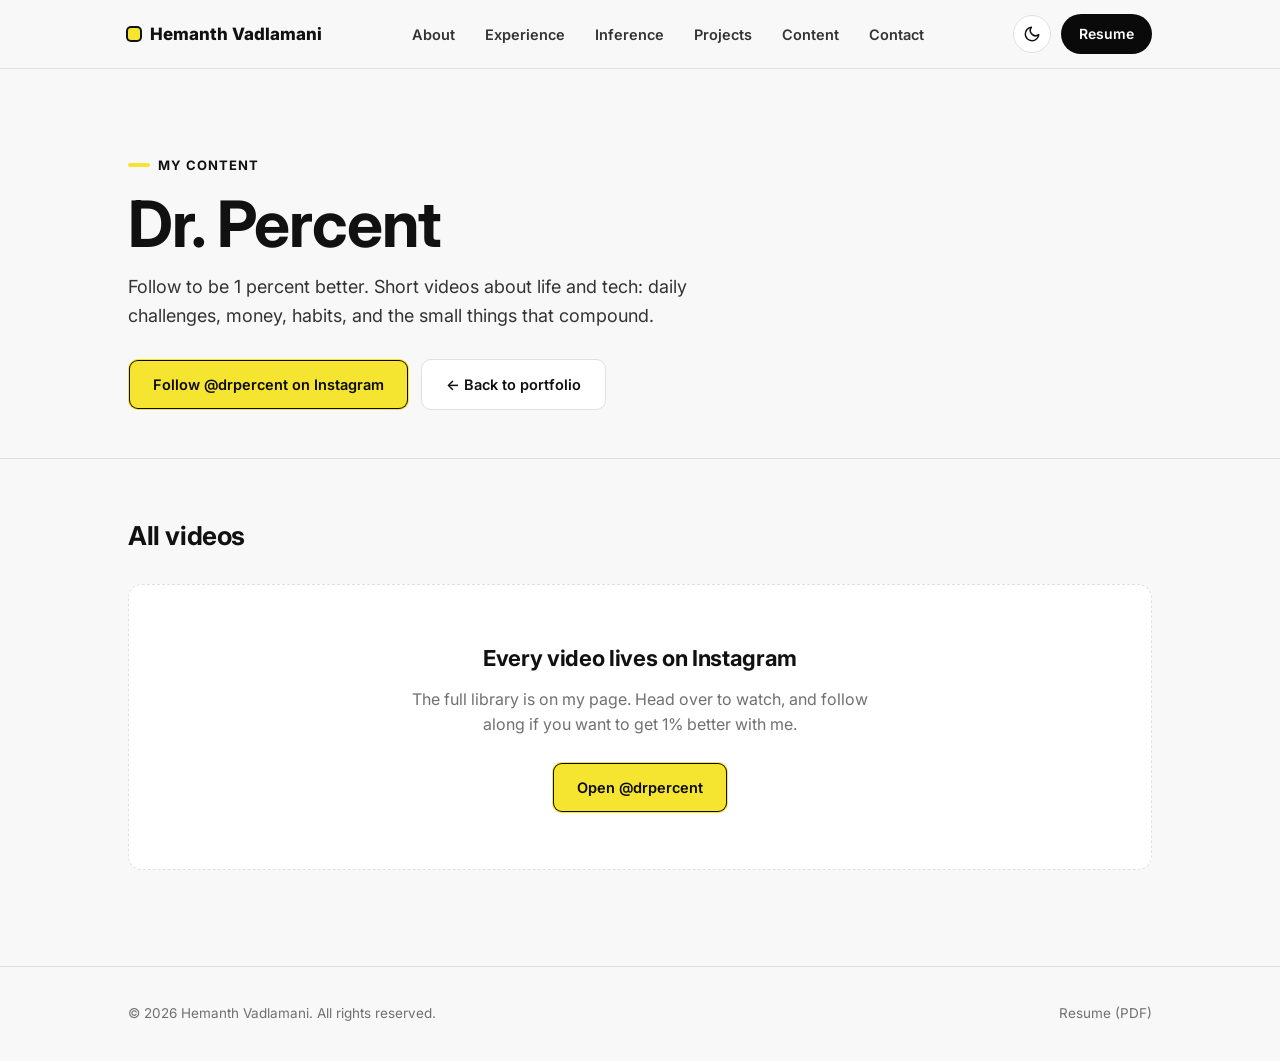
==== content.html @ 29855b90 "Redesign portfolio: light-first theme with dark toggle, AI forward deployed engineer positioning, fe" ====
<!DOCTYPE html>
<html lang="en" data-theme="light">

<head>
    <meta charset="UTF-8" />
    <meta name="viewport" content="width=device-width, initial-scale=1.0" />
    <title>My Content — Dr. Percent · Hemanth Vadlamani</title>
    <meta name="description"
        content="Dr. Percent: short videos about life and tech from Hemanth Vadlamani. Follow to be 1 percent better." />
    <meta property="og:title" content="Dr. Percent — My Content" />
    <meta property="og:description" content="Short videos about life and tech. Follow to be 1 percent better." />
    <meta property="og:type" content="website" />
    <meta name="theme-color" content="#f8f8f8" />
    <script>
        try {
            if (localStorage.getItem('theme') === 'dark') document.documentElement.setAttribute('data-theme', 'dark');
        } catch (e) { }
    </script>
    <link rel="stylesheet" href="styles.css" />
</head>

<body>

    <header class="nav">
        <div class="nav-inner">
            <a href="index.html#home" class="brand"><span class="brand-dot"></span>Hemanth Vadlamani</a>

            <nav class="links" id="nav-links" aria-label="Primary">
                <a href="index.html#about" class="link">About</a>
                <a href="index.html#experience" class="link">Experience</a>
                <a href="index.html#inference" class="link">Inference</a>
                <a href="index.html#projects" class="link">Projects</a>
                <a href="content.html" class="link active">Content</a>
                <a href="index.html#contact" class="link">Contact</a>
            </nav>

            <div class="nav-actions">
                <button class="icon-btn" id="theme-toggle" type="button" aria-label="Switch to dark mode">
                    <svg class="icon-moon" viewBox="0 0 24 24" fill="none" stroke="currentColor" stroke-width="2"
                        stroke-linecap="round" stroke-linejoin="round">
                        <path d="M21 12.8A9 9 0 1 1 11.2 3a7 7 0 0 0 9.8 9.8z" />
                    </svg>
                    <svg class="icon-sun" viewBox="0 0 24 24" fill="none" stroke="currentColor" stroke-width="2"
                        stroke-linecap="round" stroke-linejoin="round">
                        <circle cx="12" cy="12" r="4" />
                        <path
                            d="M12 2v2M12 20v2M4.9 4.9l1.4 1.4M17.7 17.7l1.4 1.4M2 12h2M20 12h2M4.9 19.1l1.4-1.4M17.7 6.3l1.4-1.4" />
                    </svg>
                </button>
                <a href="assets/resume.pdf" target="_blank" rel="noopener" class="nav-cta">Resume</a>
                <button class="icon-btn menu-btn" id="menu-btn" type="button" aria-label="Toggle menu"
                    aria-expanded="false">
                    <svg viewBox="0 0 24 24" fill="none" stroke="currentColor" stroke-width="2" stroke-linecap="round">
                        <path d="M4 7h16M4 12h16M4 17h16" />
                    </svg>
                </button>
            </div>
        </div>
    </header>

    <main>
        <section class="page-hero">
            <div class="wrap">
                <div class="eyebrow">My content</div>
                <h1>Dr. Percent</h1>
                <p class="lede">Follow to be 1 percent better. Short videos about life and tech: daily challenges,
                    money, habits, and the small things that compound.</p>
                <div class="hero-actions">
                    <a href="https://www.instagram.com/drpercent/" target="_blank" rel="noopener"
                        class="btn btn-primary">Follow @drpercent on Instagram</a>
                    <a href="index.html" class="btn btn-ghost">&larr; Back to portfolio</a>
                </div>
            </div>
        </section>

        <section class="reels-section" id="videos">
            <div class="wrap">
                <div class="reels-head">
                    <h2>All videos</h2>
                    <span class="reels-count" id="reels-count"></span>
                </div>

                <div class="reel-grid" id="reel-grid"></div>

                <div class="reels-empty" id="reels-empty" hidden>
                    <h3>Every video lives on Instagram</h3>
                    <p>The full library is on my page. Head over to watch, and follow along if you want to get 1%
                        better with me.</p>
                    <a href="https://www.instagram.com/drpercent/" target="_blank" rel="noopener"
                        class="btn btn-primary">Open @drpercent</a>
                </div>
            </div>
        </section>
    </main>

    <footer>
        <div class="wrap footer-inner">
            <span>&copy; <span id="year">2026</span> Hemanth Vadlamani. All rights reserved.</span>
            <a href="assets/resume.pdf" target="_blank" rel="noopener">Resume (PDF)</a>
        </div>
    </footer>

    <script src="content.js"></script>
    <script src="script.js"></script>
</body>

</html>
---- styles.css ----
/* ============================================
   PORTFOLIO — light-first, with dark toggle
   Layout: Denim Patel's site · Palette: Revvity POC
   ============================================ */

@import url('https://fonts.googleapis.com/css2?family=Inter:wght@400;500;600;700;800&display=swap');

/* ---------- TOKENS ---------- */
:root {
    --bg: #f8f8f8;
    --bg-alt: #f0f0f0;
    --surface: #ffffff;
    --line: #e0e0e0;
    --ink: #111111;
    --ink-soft: #333333;
    --muted: #707070;
    --accent: #f5e430;          /* brand yellow */
    --accent-strong: #d4c420;
    --accent-tint: #fefae0;
    --on-accent: #0a0a0a;
    --invert-bg: #0a0a0a;       /* contact block, primary buttons */
    --invert-ink: #ffffff;
    --nav-bg: rgba(248, 248, 248, 0.86);
    --radius: 14px;
    --maxw: 1080px;
    --shadow: 0 1px 2px rgba(17, 17, 17, 0.04), 0 8px 24px rgba(17, 17, 17, 0.05);
    --shadow-hover: 0 16px 32px rgba(17, 17, 17, 0.1);
    --font: 'Inter', -apple-system, BlinkMacSystemFont, 'Segoe UI', sans-serif;
    color-scheme: light;
}

:root[data-theme="dark"] {
    --bg: #0a0a0a;
    --bg-alt: #121212;
    --surface: #161616;
    --line: #2a2a2a;
    --ink: #f5f5f5;
    --ink-soft: #cfcfcf;
    --muted: #8f8f8f;
    --accent-tint: #25220a;
    --invert-bg: #f5e430;
    --invert-ink: #0a0a0a;
    --nav-bg: rgba(10, 10, 10, 0.86);
    --shadow: 0 1px 2px rgba(0, 0, 0, 0.4), 0 8px 24px rgba(0, 0, 0, 0.3);
    --shadow-hover: 0 16px 32px rgba(0, 0, 0, 0.5);
    color-scheme: dark;
}

/* ---------- BASE ---------- */
*, *::before, *::after { box-sizing: border-box; }

html { scroll-behavior: smooth; scroll-padding-top: 80px; }

body {
    margin: 0;
    background: var(--bg);
    color: var(--ink);
    font-family: var(--font);
    font-size: 16px;
    line-height: 1.6;
    -webkit-font-smoothing: antialiased;
    transition: background 0.25s ease, color 0.25s ease;
}

h1, h2, h3, h4 { margin: 0; font-weight: 700; letter-spacing: -0.015em; color: var(--ink); }
p { margin: 0; }
a { color: inherit; text-decoration: none; }
img { max-width: 100%; display: block; }
ul { margin: 0; padding: 0; list-style: none; }

.wrap { max-width: var(--maxw); margin: 0 auto; padding: 0 28px; }

section { padding: 96px 0; border-top: 1px solid var(--line); }
section.hero { border-top: none; }

/* Yellow highlighter used for emphasis (readable in both themes) */
.mark {
    background: linear-gradient(transparent 84%, var(--accent) 84%);
    color: var(--ink);
    font-weight: 600;
    padding: 0 2px;
}

.eyebrow {
    display: inline-flex;
    align-items: center;
    gap: 8px;
    font-size: 13px;
    font-weight: 700;
    letter-spacing: 0.08em;
    text-transform: uppercase;
    color: var(--ink);
    margin-bottom: 14px;
}

.eyebrow::before {
    content: "";
    width: 22px;
    height: 4px;
    border-radius: 2px;
    background: var(--accent);
}

.section-head { max-width: 680px; margin-bottom: 48px; }
.section-head h2 { font-size: clamp(28px, 3.4vw, 38px); line-height: 1.15; }
.section-head p { color: var(--muted); margin-top: 12px; font-size: 17px; }

/* ---------- NAV ---------- */
.nav {
    position: sticky;
    top: 0;
    z-index: 50;
    background: var(--nav-bg);
    backdrop-filter: saturate(180%) blur(10px);
    -webkit-backdrop-filter: saturate(180%) blur(10px);
    border-bottom: 1px solid var(--line);
}

.nav-inner {
    max-width: var(--maxw);
    margin: 0 auto;
    padding: 14px 28px;
    display: flex;
    align-items: center;
    justify-content: space-between;
    gap: 16px;
}

.brand { font-weight: 800; font-size: 17px; display: flex; align-items: center; gap: 10px; }

.brand-dot {
    width: 12px;
    height: 12px;
    border-radius: 3px;
    background: var(--accent);
    box-shadow: 0 0 0 2px var(--ink);
}

.links { display: flex; gap: 30px; align-items: center; }

.links a.link {
    font-size: 14.5px;
    font-weight: 600;
    color: var(--ink-soft);
    position: relative;
    padding: 4px 0;
    transition: color 0.2s ease;
}

.links a.link:hover,
.links a.link.active { color: var(--ink); }

.links a.link::after {
    content: "";
    position: absolute;
    left: 0;
    bottom: -2px;
    width: 0;
    height: 3px;
    border-radius: 2px;
    background: var(--accent);
    transition: width 0.25s ease;
}

.links a.link:hover::after,
.links a.link.active::after { width: 100%; }

.nav-actions { display: flex; align-items: center; gap: 10px; }

.icon-btn {
    width: 38px;
    height: 38px;
    border-radius: 50%;
    border: 1px solid var(--line);
    background: var(--surface);
    color: var(--ink);
    display: inline-flex;
    align-items: center;
    justify-content: center;
    cursor: pointer;
    transition: border-color 0.2s ease, transform 0.2s ease;
}

.icon-btn:hover { border-color: var(--ink); transform: translateY(-1px); }
.icon-btn svg { width: 18px; height: 18px; }

/* theme toggle shows the icon of the mode you'd switch to */
.icon-sun { display: none; }
:root[data-theme="dark"] .icon-sun { display: block; }
:root[data-theme="dark"] .icon-moon { display: none; }

.menu-btn { display: none; }

.nav-cta {
    padding: 9px 18px;
    border-radius: 999px;
    background: var(--invert-bg);
    color: var(--invert-ink);
    font-size: 14px;
    font-weight: 600;
}

/* ---------- BUTTONS ---------- */
.btn {
    display: inline-flex;
    align-items: center;
    gap: 8px;
    padding: 13px 24px;
    border-radius: 10px;
    font-weight: 600;
    font-size: 14.5px;
    font-family: var(--font);
    border: 1px solid transparent;
    cursor: pointer;
    transition: transform 0.18s ease, box-shadow 0.18s ease, border-color 0.18s ease;
}

.btn { white-space: nowrap; }
.btn svg { width: 14px; height: 14px; flex-shrink: 0; }

.btn:hover { transform: translateY(-2px); }

.btn-primary { background: var(--accent); color: var(--on-accent); box-shadow: 0 0 0 1px var(--on-accent) inset; }
.btn-primary:hover { box-shadow: 0 0 0 1px var(--on-accent) inset, 0 10px 24px rgba(0, 0, 0, 0.14); }

.btn-ghost { background: var(--surface); color: var(--ink); border-color: var(--line); }
.btn-ghost:hover { border-color: var(--ink); }

/* ---------- HERO ---------- */
.hero { padding: 96px 0 80px; position: relative; overflow: hidden; }

.hero-dots {
    position: absolute;
    inset: 0;
    background-image: radial-gradient(circle at 1.5px 1.5px, var(--line) 1.5px, transparent 0);
    background-size: 28px 28px;
    -webkit-mask-image: linear-gradient(to bottom, black, transparent 75%);
    mask-image: linear-gradient(to bottom, black, transparent 75%);
    opacity: 0.8;
}

.hero-inner {
    position: relative;
    display: grid;
    grid-template-columns: 1fr 260px;
    gap: 56px;
    align-items: center;
}

.status-pill {
    display: inline-flex;
    align-items: center;
    gap: 9px;
    background: var(--accent-tint);
    border: 1px solid var(--accent);
    color: var(--ink);
    padding: 7px 14px 7px 11px;
    border-radius: 999px;
    font-size: 13px;
    font-weight: 600;
    margin-bottom: 24px;
}

.status-dot {
    width: 8px;
    height: 8px;
    border-radius: 50%;
    background: var(--ink);
    box-shadow: 0 0 0 3px var(--accent);
}

.hero h1 { font-size: clamp(38px, 6vw, 60px); line-height: 1.05; }

.hero .role {
    font-weight: 600;
    color: var(--ink-soft);
    font-size: clamp(18px, 2.4vw, 23px);
    margin-top: 14px;
}

.hero .lede { color: var(--ink-soft); font-size: 18px; max-width: 620px; margin-top: 20px; }
.hero .lede + .lede { margin-top: 12px; }

.hero-actions { display: flex; gap: 12px; margin-top: 32px; flex-wrap: wrap; }

.hero-photo {
    width: 260px;
    aspect-ratio: 1;
    border-radius: 28px;
    background-size: cover;
    background-position: center 20%;
    border: 1px solid var(--line);
    box-shadow: var(--shadow), 12px 12px 0 var(--accent);
}

.stats {
    display: grid;
    grid-template-columns: repeat(4, 1fr);
    gap: 24px;
    margin-top: 56px;
    padding-top: 28px;
    border-top: 1px solid var(--line);
}

.stat b { display: block; font-size: 26px; font-weight: 800; line-height: 1.2; }
.stat span { font-size: 13.5px; color: var(--muted); }

/* ---------- CHIPS ---------- */
.chip-row { display: flex; flex-wrap: wrap; gap: 8px; }

.chip {
    font-size: 12.5px;
    font-weight: 600;
    padding: 5px 12px;
    border-radius: 999px;
    border: 1px solid var(--line);
    background: var(--bg-alt);
    color: var(--ink-soft);
}

/* ---------- EXPERIENCE ---------- */
.tabs {
    display: inline-flex;
    gap: 4px;
    padding: 4px;
    border-radius: 999px;
    background: var(--bg-alt);
    border: 1px solid var(--line);
    margin-bottom: 36px;
}

.tab {
    padding: 9px 20px;
    border-radius: 999px;
    border: none;
    background: transparent;
    font-family: var(--font);
    font-size: 14px;
    font-weight: 600;
    color: var(--muted);
    cursor: pointer;
    transition: all 0.2s ease;
}

.tab:hover { color: var(--ink); }
.tab.active { background: var(--accent); color: var(--on-accent); }

.tab-panel { display: none; }
.tab-panel.active { display: block; }

.tl-item {
    display: grid;
    grid-template-columns: 190px 1fr;
    gap: 32px;
    padding: 32px 0;
    border-bottom: 1px solid var(--line);
}

.tl-item:first-child { padding-top: 0; }
.tl-item:last-child { border-bottom: none; padding-bottom: 0; }

.tl-date { font-size: 13.5px; font-weight: 700; color: var(--muted); padding-top: 4px; }
.tl-role { font-size: 20px; font-weight: 700; }
.tl-org { font-weight: 600; font-size: 15px; margin-top: 3px; }
.tl-org .now {
    display: inline-block;
    margin-left: 8px;
    padding: 2px 9px;
    border-radius: 999px;
    background: var(--accent);
    color: var(--on-accent);
    font-size: 11px;
    font-weight: 800;
    letter-spacing: 0.04em;
    text-transform: uppercase;
    vertical-align: 1px;
}
.tl-loc { color: var(--muted); font-size: 13.5px; margin-top: 2px; }

.tl-bullets { margin-top: 14px; }

.tl-bullets li {
    position: relative;
    padding-left: 20px;
    margin-bottom: 8px;
    color: var(--ink-soft);
    font-size: 15.5px;
}

.tl-bullets li::before {
    content: "";
    position: absolute;
    left: 0;
    top: 10px;
    width: 7px;
    height: 7px;
    border-radius: 2px;
    background: var(--accent);
    box-shadow: 0 0 0 1px var(--ink);
}

.tl-item .chip-row { margin-top: 16px; }

/* ---------- INFERENCE ---------- */
.inference { background: var(--bg-alt); }

.pipeline {
    display: grid;
    grid-template-columns: repeat(5, 1fr);
    gap: 14px;
    counter-reset: step;
}

.step {
    background: var(--surface);
    border: 1px solid var(--line);
    border-radius: var(--radius);
    padding: 22px 20px;
    position: relative;
    box-shadow: var(--shadow);
}

.step::before {
    counter-increment: step;
    content: counter(step, decimal-leading-zero);
    display: inline-block;
    font-size: 12px;
    font-weight: 800;
    padding: 3px 9px;
    border-radius: 6px;
    background: var(--accent);
    color: var(--on-accent);
    margin-bottom: 14px;
}

.step h3 { font-size: 16px; margin-bottom: 8px; }
.step p { font-size: 14px; color: var(--ink-soft); }

.callout {
    margin-top: 28px;
    display: grid;
    grid-template-columns: 1fr 1fr;
    gap: 14px;
}

.callout > div {
    background: var(--surface);
    border: 1px solid var(--line);
    border-left: 4px solid var(--accent);
    border-radius: var(--radius);
    padding: 22px 24px;
}

.callout h3 { font-size: 16px; margin-bottom: 6px; }
.callout p { font-size: 14.5px; color: var(--ink-soft); }

/* ---------- PROJECTS ---------- */
.proj-grid { display: grid; grid-template-columns: repeat(3, 1fr); gap: 22px; }

.proj-card {
    background: var(--surface);
    border: 1px solid var(--line);
    border-radius: var(--radius);
    padding: 26px;
    box-shadow: var(--shadow);
    display: flex;
    flex-direction: column;
    height: 100%;
    position: relative;
    transition: transform 0.2s ease, box-shadow 0.2s ease, border-color 0.2s ease;
}

.proj-card:hover { transform: translateY(-4px); box-shadow: var(--shadow-hover); border-color: var(--ink); }

/* Featured: light yellow shade, gradient edge and a soft pulsing glow (after Denim Patel's site) */
.proj-card.featured {
    --feat-a: #fffbe0;
    --feat-b: #fff4a8;
    border: 2px solid transparent;
    background:
        linear-gradient(160deg, var(--feat-a) 0%, var(--feat-b) 100%) padding-box,
        linear-gradient(135deg, var(--accent) 0%, var(--accent-strong) 50%, var(--accent) 100%) border-box;
    box-shadow: 0 4px 18px rgba(212, 196, 32, 0.22);
    animation: featured-glow 3.2s ease-in-out infinite;
}

:root[data-theme="dark"] .proj-card.featured {
    --feat-a: #25220a;
    --feat-b: #14130a;
    box-shadow: 0 4px 18px rgba(245, 228, 48, 0.12);
    animation-name: featured-glow-dark;
}

.proj-card.featured:hover { border-color: transparent; box-shadow: 0 18px 36px rgba(212, 196, 32, 0.34); }

.proj-card.featured .chip { background: rgba(255, 255, 255, 0.7); border-color: rgba(17, 17, 17, 0.12); }
:root[data-theme="dark"] .proj-card.featured .chip { background: rgba(255, 255, 255, 0.06); border-color: var(--line); }

@keyframes featured-glow {
    0%, 100% { box-shadow: 0 4px 18px rgba(212, 196, 32, 0.2); }
    50% { box-shadow: 0 4px 28px rgba(212, 196, 32, 0.42); }
}

@keyframes featured-glow-dark {
    0%, 100% { box-shadow: 0 4px 18px rgba(245, 228, 48, 0.08); }
    50% { box-shadow: 0 4px 28px rgba(245, 228, 48, 0.2); }
}

@media (prefers-reduced-motion: reduce) {
    .proj-card.featured { animation: none; }
}

.proj-card[hidden] { display: none; }

.proj-badge {
    position: absolute;
    top: -13px;
    left: -9px;
    display: inline-flex;
    align-items: center;
    gap: 5px;
    padding: 6px 12px 6px 9px;
    border-radius: 8px;
    background: var(--ink);
    color: var(--accent);
    font-size: 11px;
    font-weight: 800;
    letter-spacing: 0.04em;
    text-transform: uppercase;
    transform: rotate(-4deg);
    box-shadow: 0 4px 10px rgba(17, 17, 17, 0.22);
}

:root[data-theme="dark"] .proj-badge { background: var(--accent); color: var(--on-accent); }

.proj-badge svg { width: 13px; height: 13px; }

.more-wrap { display: flex; flex-wrap: wrap; gap: 12px; margin-top: 32px; }

.proj-top { display: flex; align-items: center; justify-content: space-between; margin-bottom: 16px; }

.proj-icon {
    width: 42px;
    height: 42px;
    border-radius: 10px;
    background: var(--accent);
    color: var(--on-accent);
    display: flex;
    align-items: center;
    justify-content: center;
}

.proj-icon svg { width: 22px; height: 22px; }

.proj-tag { font-size: 12px; font-weight: 700; letter-spacing: 0.04em; text-transform: uppercase; color: var(--muted); margin-bottom: 6px; }
.proj-card h3 { font-size: 17.5px; line-height: 1.3; margin-bottom: 8px; }
.proj-card p { font-size: 14.5px; color: var(--ink-soft); flex-grow: 1; }
.proj-card .chip-row { margin-top: 18px; }

.proj-link {
    margin-top: 18px;
    font-size: 13px;
    font-weight: 700;
    display: inline-flex;
    align-items: center;
    gap: 6px;
}

.proj-link svg { width: 13px; height: 13px; transition: transform 0.18s ease; }
.proj-card:hover .proj-link svg { transform: translate(2px, -2px); }
.proj-note { margin-top: 18px; font-size: 13px; font-weight: 600; color: var(--muted); }

/* ---------- CONTENT TEASER ---------- */
.teaser {
    display: grid;
    grid-template-columns: 1fr auto;
    gap: 40px;
    align-items: center;
    background: var(--surface);
    border: 1px solid var(--line);
    border-left: 6px solid var(--accent);
    border-radius: var(--radius);
    padding: 44px 48px;
    box-shadow: var(--shadow);
}

.teaser h2 { font-size: clamp(26px, 3vw, 34px); }
.teaser p { color: var(--ink-soft); margin-top: 12px; max-width: 560px; }
.teaser .hero-actions { margin-top: 24px; }

.teaser-mark {
    font-size: 110px;
    font-weight: 800;
    letter-spacing: -0.05em;
    line-height: 1;
    padding: 18px 26px;
    border-radius: 24px;
    background: var(--accent);
    color: var(--on-accent);
    transform: rotate(-4deg);
}

/* ---------- CONTENT PAGE ---------- */
.page-hero { padding: 80px 0 48px; border-top: none; }
.page-hero h1 { font-size: clamp(40px, 6vw, 64px); line-height: 1.05; }
.page-hero .lede { color: var(--ink-soft); font-size: 18px; max-width: 600px; margin-top: 16px; }
.page-hero .hero-actions { margin-top: 28px; }

.reels-section { padding-top: 56px; }
.reels-head { display: flex; align-items: baseline; justify-content: space-between; gap: 12px; margin-bottom: 28px; }
.reels-head h2 { font-size: 26px; }
.reels-count { font-size: 14px; font-weight: 600; color: var(--muted); }

.reel-grid { display: grid; grid-template-columns: repeat(3, 1fr); gap: 22px; }

.reel {
    background: var(--surface);
    border: 1px solid var(--line);
    border-radius: var(--radius);
    overflow: hidden;
    box-shadow: var(--shadow);
    display: flex;
    flex-direction: column;
}

.reel iframe {
    width: 100%;
    aspect-ratio: 9 / 19.5;
    border: 0;
    display: block;
    background: var(--bg-alt);
}

.reel-link {
    padding: 12px 16px;
    font-size: 13px;
    font-weight: 700;
    border-top: 1px solid var(--line);
}

.reel-link:hover { background: var(--accent-tint); }

.reels-empty {
    text-align: center;
    padding: 56px 24px;
    background: var(--surface);
    border: 1px dashed var(--line);
    border-radius: var(--radius);
}

.reels-empty[hidden] { display: none; }
.reels-empty h3 { font-size: 22px; }
.reels-empty p { color: var(--muted); margin: 10px auto 24px; max-width: 460px; }

/* ---------- SKILLS ---------- */
.skills-grid { display: grid; grid-template-columns: repeat(2, 1fr); gap: 28px 48px; }
.skill-cat h3 { font-size: 15px; margin-bottom: 12px; }

/* ---------- ABOUT ---------- */
.about-grid { display: grid; grid-template-columns: 1.3fr 1fr; gap: 56px; align-items: start; }
.about-grid p { color: var(--ink-soft); font-size: 17px; margin-bottom: 16px; }
.about-grid p:last-child { margin-bottom: 0; }

.facts {
    background: var(--surface);
    border: 1px solid var(--line);
    border-radius: var(--radius);
    padding: 8px 24px;
    box-shadow: var(--shadow);
}

.fact { padding: 16px 0; border-bottom: 1px solid var(--line); }
.fact:last-child { border-bottom: none; }
.fact span { display: block; font-size: 12px; font-weight: 700; letter-spacing: 0.06em; text-transform: uppercase; color: var(--muted); }
.fact b { font-size: 15.5px; font-weight: 600; }

/* ---------- CONTACT ---------- */
.contact-box {
    background: var(--invert-bg);
    color: var(--invert-ink);
    border-radius: 20px;
    padding: 60px 56px;
    display: grid;
    grid-template-columns: 1.2fr 1fr;
    gap: 40px;
    align-items: center;
}

.contact-box h2 { color: var(--invert-ink); font-size: clamp(26px, 3.2vw, 36px); }
.contact-box p { margin-top: 14px; max-width: 440px; opacity: 0.8; }

.contact-actions { display: flex; flex-direction: column; gap: 14px; align-items: flex-start; }

.contact-box .btn-primary { background: var(--invert-ink); color: var(--invert-bg); box-shadow: none; }

.social-row { display: flex; gap: 12px; }

.social-row a {
    width: 42px;
    height: 42px;
    border-radius: 50%;
    border: 1px solid color-mix(in srgb, var(--invert-ink) 30%, transparent);
    display: flex;
    align-items: center;
    justify-content: center;
    transition: background 0.2s ease;
}

.social-row a:hover { background: color-mix(in srgb, var(--invert-ink) 14%, transparent); }
.social-row svg { width: 18px; height: 18px; }

/* ---------- FOOTER ---------- */
footer { padding: 36px 0; border-top: 1px solid var(--line); font-size: 13.5px; color: var(--muted); }
.footer-inner { display: flex; justify-content: space-between; flex-wrap: wrap; gap: 12px; }

/* ---------- REVEAL ---------- */
.reveal { opacity: 0; transform: translateY(16px); transition: opacity 0.6s ease, transform 0.6s ease; }
.reveal.is-visible { opacity: 1; transform: translateY(0); }

@media (prefers-reduced-motion: reduce) {
    .reveal { opacity: 1; transform: none; transition: none; }
    html { scroll-behavior: auto; }
}

/* ---------- RESPONSIVE ---------- */
@media (max-width: 960px) {
    .pipeline { grid-template-columns: repeat(2, 1fr); }
    .proj-grid, .reel-grid { grid-template-columns: repeat(2, 1fr); }
    .links { gap: 22px; }
}

@media (max-width: 860px) {
    .hero-inner { grid-template-columns: 1fr; }
    .hero-photo { width: 180px; order: -1; box-shadow: var(--shadow), 8px 8px 0 var(--accent); }
    .stats { grid-template-columns: repeat(2, 1fr); }
    .teaser { grid-template-columns: 1fr; padding: 32px 26px; }
    .teaser-mark { display: none; }
    .about-grid, .contact-box, .callout { grid-template-columns: 1fr; }
    .skills-grid { grid-template-columns: 1fr; }
    .tl-item { grid-template-columns: 1fr; gap: 8px; }
    .contact-box { padding: 44px 30px; }
}

@media (max-width: 720px) {
    section { padding: 64px 0; }
    .hero { padding: 56px 0 48px; }
    .menu-btn { display: inline-flex; }
    .nav-cta { display: none; }

    .links {
        position: fixed;
        top: 67px;
        left: 0;
        right: 0;
        background: var(--bg);
        flex-direction: column;
        align-items: stretch;
        gap: 0;
        padding: 8px 28px 20px;
        border-bottom: 1px solid var(--line);
        transform: translateY(-8px);
        opacity: 0;
        pointer-events: none;
        transition: opacity 0.2s ease, transform 0.2s ease;
    }

    .links.open { transform: translateY(0); opacity: 1; pointer-events: auto; }
    .links a.link { padding: 12px 0; border-bottom: 1px solid var(--line); }
    .links a.link::after { display: none; }
    .proj-grid, .pipeline, .reel-grid { grid-template-columns: 1fr; }
    .tabs { display: flex; width: 100%; overflow-x: auto; }
    .tab { flex: 1; white-space: nowrap; padding: 11px 14px; }
}

/* ---------- PHONES ---------- */
@media (max-width: 560px) {
    .wrap, .nav-inner { padding-left: 20px; padding-right: 20px; }
    .nav-inner { padding-top: 10px; padding-bottom: 10px; }
    .links { top: 65px; padding: 4px 20px 16px; }
    .brand { font-size: 15.5px; }
    .icon-btn { width: 44px; height: 44px; }
    .links a.link { padding: 14px 0; font-size: 16px; }
    section { padding: 52px 0; }
    .hero { padding: 36px 0 40px; }
    .hero h1 { font-size: 40px; }
    .hero .role { font-size: 18px; }
    .hero .lede, .page-hero .lede { font-size: 16.5px; }
    .hero-photo { width: 132px; border-radius: 22px; box-shadow: var(--shadow), 6px 6px 0 var(--accent); }
    .status-pill { font-size: 12.5px; margin-bottom: 18px; }
    .hero-actions { gap: 10px; }
    .hero-actions .btn { flex: 1 1 auto; justify-content: center; }
    .btn { padding: 14px 20px; }
    .section-head { margin-bottom: 32px; }
    .section-head p { font-size: 16px; }
    .stats { gap: 20px 16px; margin-top: 40px; }
    .stat b { font-size: 21px; }
    .about-grid p { font-size: 16.5px; }
    .tl-item { padding: 26px 0; }
    .tl-role { font-size: 18px; }
    .tl-bullets li { font-size: 15px; }
    .step, .proj-card { padding: 22px; }
    .callout > div { padding: 20px; }
    .more-wrap .btn { flex: 1 1 100%; justify-content: center; }
    .contact-box { padding: 36px 24px; border-radius: 16px; }
    .contact-actions, .contact-actions .btn { width: 100%; }
    .contact-actions .btn { justify-content: center; font-size: 13.5px; }
    .page-hero { padding: 44px 0 28px; }
    .footer-inner { flex-direction: column; }
}
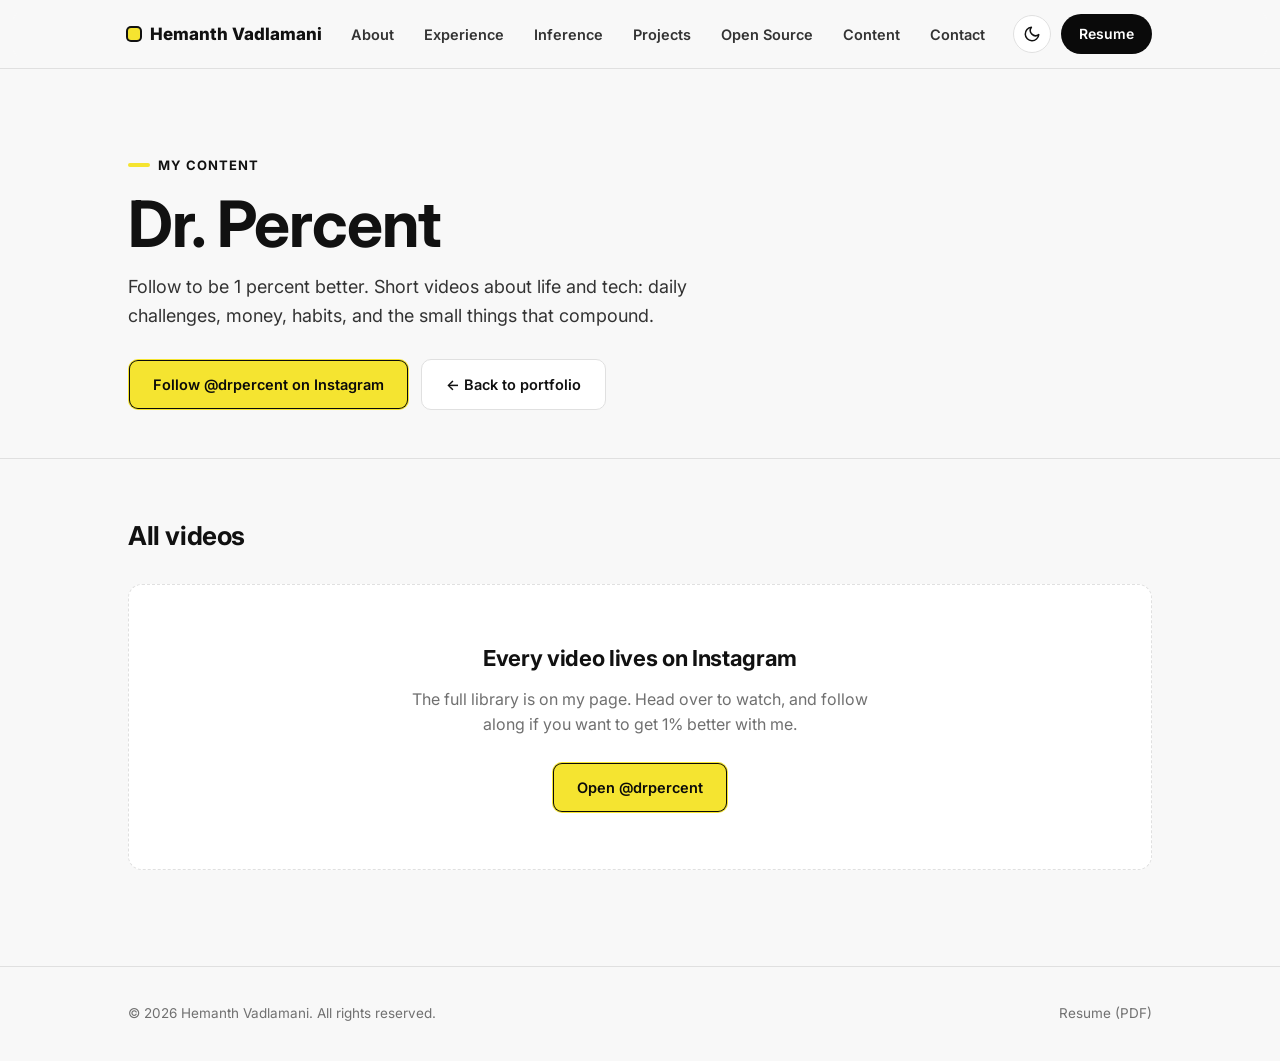
==== commit 382e5cc2: "Add open source contributions section; collapse nav into menu on narrower screens Co-Authored-By: Cl" ====
--- a/content.html
+++ b/content.html
@@ -30,6 +30,7 @@
                 <a href="index.html#experience" class="link">Experience</a>
                 <a href="index.html#inference" class="link">Inference</a>
                 <a href="index.html#projects" class="link">Projects</a>
+                <a href="index.html#opensource" class="link">Open Source</a>
                 <a href="content.html" class="link active">Content</a>
                 <a href="index.html#contact" class="link">Contact</a>
             </nav>
--- a/styles.css
+++ b/styles.css
@@ -126,7 +126,7 @@
     gap: 16px;
 }
 
-.brand { font-weight: 800; font-size: 17px; display: flex; align-items: center; gap: 10px; }
+.brand { font-weight: 800; font-size: 17px; display: flex; align-items: center; gap: 10px; white-space: nowrap; }
 
 .brand-dot {
     width: 12px;
@@ -144,6 +144,7 @@
     color: var(--ink-soft);
     position: relative;
     padding: 4px 0;
+    white-space: nowrap;
     transition: color 0.2s ease;
 }
 
@@ -570,6 +571,43 @@
 .proj-card:hover .proj-link svg { transform: translate(2px, -2px); }
 .proj-note { margin-top: 18px; font-size: 13px; font-weight: 600; color: var(--muted); }
 
+/* ---------- OPEN SOURCE ---------- */
+.os-grid { display: grid; grid-template-columns: repeat(2, 1fr); gap: 22px; }
+.os-card { padding: 30px; }
+.os-top { display: flex; align-items: center; justify-content: space-between; margin-bottom: 16px; }
+.os-card h3 { font-size: 22px; }
+.os-about { flex-grow: 0 !important; margin-bottom: 16px; }
+
+.os-mine {
+    background: var(--accent-tint);
+    border-left: 4px solid var(--accent);
+    border-radius: 8px;
+    padding: 14px 16px;
+    flex-grow: 1;
+}
+
+.os-mine b { display: block; font-size: 12px; letter-spacing: 0.06em; text-transform: uppercase; margin-bottom: 4px; }
+.os-mine p { font-size: 14.5px; color: var(--ink-soft); }
+
+.pr-status {
+    display: inline-flex;
+    align-items: center;
+    gap: 6px;
+    padding: 5px 12px 5px 9px;
+    border-radius: 999px;
+    font-size: 12px;
+    font-weight: 800;
+    letter-spacing: 0.03em;
+    text-transform: uppercase;
+    border: 1px solid var(--line);
+    background: var(--bg-alt);
+    color: var(--ink-soft);
+}
+
+.pr-status svg { width: 14px; height: 14px; }
+.pr-status.merged { background: var(--ink); color: var(--accent); border-color: var(--ink); }
+:root[data-theme="dark"] .pr-status.merged { background: var(--accent); color: var(--on-accent); border-color: var(--accent); }
+
 /* ---------- CONTENT TEASER ---------- */
 .teaser {
     display: grid;
@@ -726,7 +764,6 @@
 @media (max-width: 960px) {
     .pipeline { grid-template-columns: repeat(2, 1fr); }
     .proj-grid, .reel-grid { grid-template-columns: repeat(2, 1fr); }
-    .links { gap: 22px; }
 }
 
 @media (max-width: 860px) {
@@ -735,15 +772,14 @@
     .stats { grid-template-columns: repeat(2, 1fr); }
     .teaser { grid-template-columns: 1fr; padding: 32px 26px; }
     .teaser-mark { display: none; }
-    .about-grid, .contact-box, .callout { grid-template-columns: 1fr; }
+    .about-grid, .contact-box, .callout, .os-grid { grid-template-columns: 1fr; }
     .skills-grid { grid-template-columns: 1fr; }
     .tl-item { grid-template-columns: 1fr; gap: 8px; }
     .contact-box { padding: 44px 30px; }
 }
 
-@media (max-width: 720px) {
-    section { padding: 64px 0; }
-    .hero { padding: 56px 0 48px; }
+/* Collapse the nav into a menu before it gets crowded */
+@media (max-width: 1020px) {
     .menu-btn { display: inline-flex; }
     .nav-cta { display: none; }
 
@@ -767,7 +803,12 @@
     .links.open { transform: translateY(0); opacity: 1; pointer-events: auto; }
     .links a.link { padding: 12px 0; border-bottom: 1px solid var(--line); }
     .links a.link::after { display: none; }
-    .proj-grid, .pipeline, .reel-grid { grid-template-columns: 1fr; }
+}
+
+@media (max-width: 720px) {
+    section { padding: 64px 0; }
+    .hero { padding: 56px 0 48px; }
+    .proj-grid, .pipeline, .reel-grid, .os-grid { grid-template-columns: 1fr; }
     .tabs { display: flex; width: 100%; overflow-x: auto; }
     .tab { flex: 1; white-space: nowrap; padding: 11px 14px; }
 }
@@ -798,7 +839,7 @@
     .tl-item { padding: 26px 0; }
     .tl-role { font-size: 18px; }
     .tl-bullets li { font-size: 15px; }
-    .step, .proj-card { padding: 22px; }
+    .step, .proj-card, .os-card { padding: 22px; }
     .callout > div { padding: 20px; }
     .more-wrap .btn { flex: 1 1 100%; justify-content: center; }
     .contact-box { padding: 36px 24px; border-radius: 16px; }
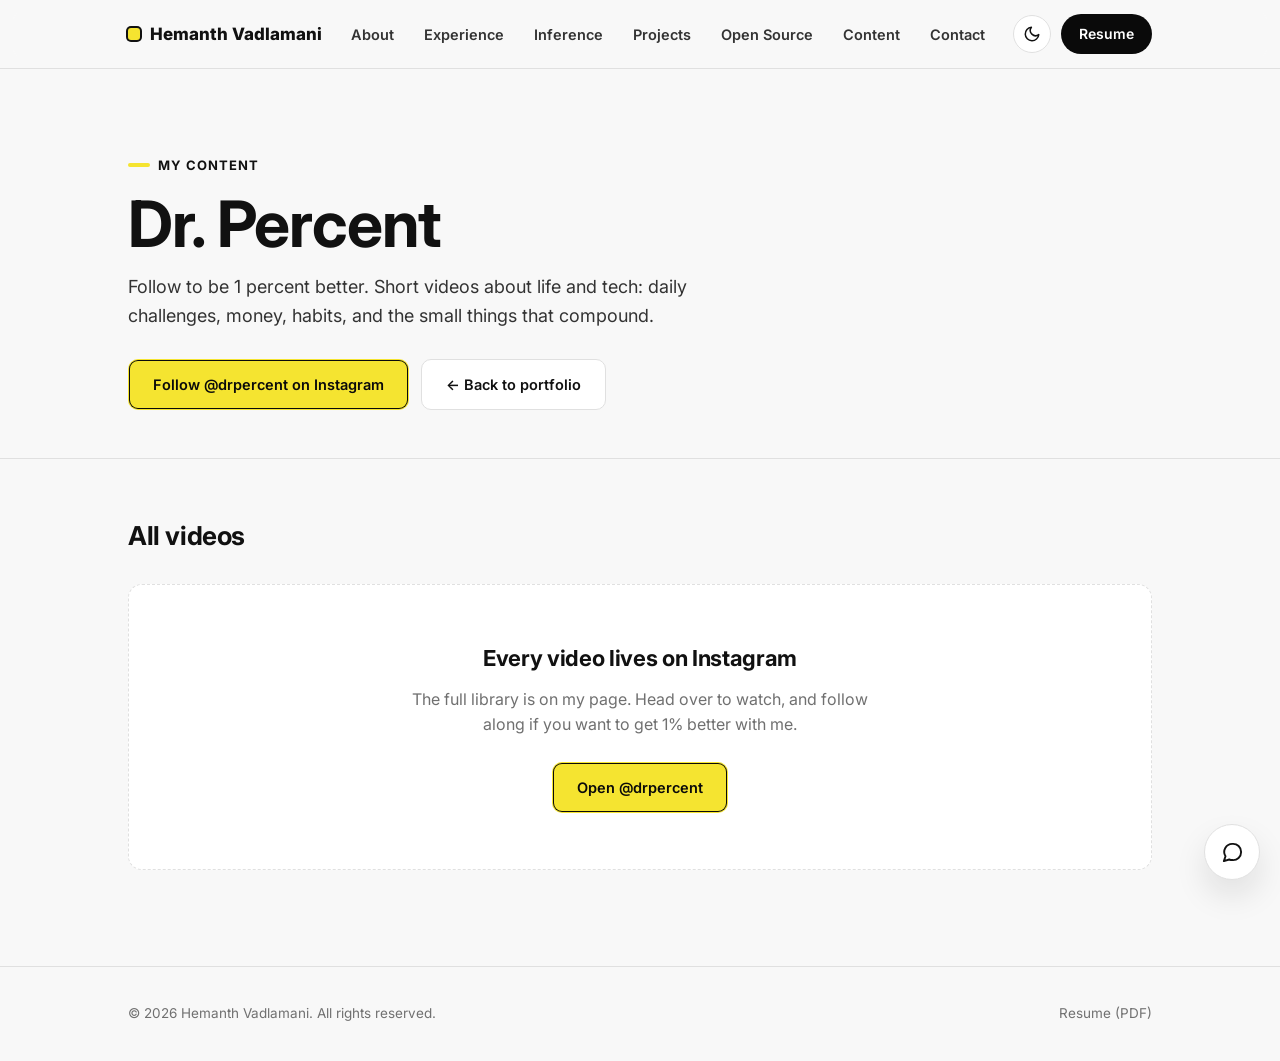
==== commit f89986d7: "updddd" ====
--- a/content.html
+++ b/content.html
@@ -103,6 +103,7 @@
 
     <script src="content.js"></script>
     <script src="script.js"></script>
+    <script src="chat.js"></script>
 </body>
 
 </html>
--- a/styles.css
+++ b/styles.css
@@ -848,3 +848,355 @@
     .page-hero { padding: 44px 0 28px; }
     .footer-inner { flex-direction: column; }
 }
+
+/* ============================================
+   CHAT — "Ask about Hemanth"
+   Bottom sheet on mobile, docked panel on desktop.
+   ============================================ */
+
+.sr-only {
+    position: absolute;
+    width: 1px; height: 1px;
+    padding: 0; margin: -1px;
+    overflow: hidden;
+    clip: rect(0, 0, 0, 0);
+    white-space: nowrap;
+    border: 0;
+}
+
+/* ---------- Launcher ---------- */
+.chat-fab {
+    position: fixed;
+    right: 20px;
+    bottom: 20px;
+    width: 56px; height: 56px;
+    border-radius: 50%;
+    border: 1px solid var(--line);
+    background: var(--surface);
+    color: var(--ink);
+    display: inline-flex;
+    align-items: center;
+    justify-content: center;
+    cursor: pointer;
+    z-index: 60;
+    box-shadow: var(--shadow-hover);
+    transition: transform 0.22s cubic-bezier(.2,.8,.3,1), opacity 0.18s ease, background 0.2s ease;
+}
+
+.chat-fab svg { width: 23px; height: 23px; }
+.chat-fab:hover { transform: translateY(-2px); }
+.chat-fab:active { transform: translateY(0) scale(0.97); }
+.chat-fab:focus-visible { outline: 2px solid var(--accent-strong); outline-offset: 3px; }
+.chat-fab[aria-expanded="true"] { transform: scale(0.85); opacity: 0; pointer-events: none; }
+
+/* ---------- Panel ---------- */
+/* Defensive: the global `section { padding: 96px 0 }` rule would
+   otherwise apply here and crush the log to near-zero height.
+   The panel is a <div> now, but reset padding/border regardless. */
+.chat-panel {
+    position: fixed;
+    right: 20px;
+    bottom: 20px;
+    width: min(400px, calc(100vw - 40px));
+    height: min(600px, calc(100dvh - 40px));
+    display: flex;
+    flex-direction: column;
+    padding: 0;
+    border: 1px solid var(--line);
+    border-top: 1px solid var(--line);
+    border-radius: 20px;
+    background: var(--surface);
+    box-shadow: 0 24px 60px rgba(17, 17, 17, 0.18);
+    z-index: 61;
+    overflow: hidden;
+    transform-origin: bottom right;
+    animation: chat-in 0.24s cubic-bezier(.2,.8,.3,1);
+}
+
+/* display:flex would otherwise beat the UA's [hidden]{display:none},
+   leaving an invisible panel on top of the FAB swallowing clicks. */
+.chat-panel[hidden] { display: none; }
+
+:root[data-theme="dark"] .chat-panel {
+    box-shadow: 0 24px 60px rgba(0, 0, 0, 0.6);
+}
+
+@keyframes chat-in {
+    from { opacity: 0; transform: translateY(12px) scale(0.97); }
+    to   { opacity: 1; transform: none; }
+}
+
+.chat-head {
+    display: flex;
+    align-items: center;
+    gap: 12px;
+    padding: 14px 16px;
+    border-bottom: 1px solid var(--line);
+    background: var(--bg);
+    flex: none;
+}
+
+.chat-avatar {
+    width: 36px; height: 36px;
+    flex: none;
+    border-radius: 50%;
+    background: var(--accent);
+    color: var(--on-accent);
+    display: inline-flex;
+    align-items: center;
+    justify-content: center;
+    font-weight: 700;
+    font-size: 14px;
+    letter-spacing: -0.02em;
+}
+
+.chat-head-text { flex: 1; min-width: 0; }
+.chat-head-text strong { display: block; font-size: 14.5px; line-height: 1.25; }
+
+.chat-status {
+    display: inline-flex;
+    align-items: center;
+    gap: 6px;
+    font-size: 12px;
+    color: var(--muted);
+}
+
+.chat-status::before {
+    content: "";
+    width: 6px; height: 6px;
+    border-radius: 50%;
+    background: currentColor;
+    flex: none;
+}
+
+.chat-status.warn { color: var(--accent-strong); }
+
+.chat-close {
+    width: 32px; height: 32px;
+    flex: none;
+    border-radius: 50%;
+    border: 1px solid var(--line);
+    background: var(--surface);
+    color: var(--ink);
+    display: inline-flex;
+    align-items: center;
+    justify-content: center;
+    cursor: pointer;
+    transition: background 0.18s ease;
+}
+
+.chat-close:hover { background: var(--bg-alt); }
+.chat-close svg { width: 16px; height: 16px; }
+.chat-close:focus-visible { outline: 2px solid var(--accent-strong); outline-offset: 2px; }
+
+/* ---------- Suggestions ---------- */
+.chat-suggest {
+    display: flex;
+    flex-wrap: wrap;
+    gap: 8px;
+    padding: 14px 16px 4px;
+    flex: none;
+}
+
+/* Chips are a starting point only — once the conversation begins
+   they step aside so the transcript gets the full height. */
+.chat-suggest[hidden] { display: none; }
+
+.chat-suggest button {
+    padding: 7px 12px;
+    border-radius: 999px;
+    border: 1px solid var(--line);
+    background: var(--bg);
+    color: var(--ink-soft);
+    font: inherit;
+    font-size: 13px;
+    font-weight: 500;
+    cursor: pointer;
+    transition: border-color 0.18s ease, color 0.18s ease, background 0.18s ease;
+}
+
+.chat-suggest button:hover {
+    border-color: var(--accent-strong);
+    background: var(--accent-tint);
+    color: var(--ink);
+}
+
+.chat-suggest button:focus-visible { outline: 2px solid var(--accent-strong); outline-offset: 2px; }
+
+/* ---------- Log ---------- */
+.chat-log {
+    flex: 1;
+    overflow-y: auto;
+    overscroll-behavior: contain;
+    padding: 14px 16px 6px;
+    display: flex;
+    flex-direction: column;
+    gap: 12px;
+    scrollbar-width: thin;
+}
+
+.chat-msg {
+    max-width: 82%;
+    padding: 10px 14px;
+    border-radius: 16px;
+    font-size: 14.5px;
+    line-height: 1.55;
+    white-space: pre-wrap;
+    overflow-wrap: anywhere;
+}
+
+.chat-msg.user {
+    align-self: flex-end;
+    background: var(--accent);
+    color: var(--on-accent);
+    border-bottom-right-radius: 5px;
+    font-weight: 500;
+}
+
+.chat-msg.bot {
+    align-self: flex-start;
+    background: var(--bg-alt);
+    color: var(--ink-soft);
+    border-bottom-left-radius: 5px;
+}
+
+.chat-msg.pending { color: var(--muted); font-style: italic; }
+
+.chat-typing { display: inline-flex; gap: 4px; align-items: center; }
+
+.chat-typing i {
+    width: 6px; height: 6px;
+    border-radius: 50%;
+    background: currentColor;
+    opacity: 0.5;
+    animation: chat-bounce 1.1s infinite;
+}
+
+.chat-typing i:nth-child(2) { animation-delay: 0.15s; }
+.chat-typing i:nth-child(3) { animation-delay: 0.3s; }
+
+@keyframes chat-bounce {
+    0%, 60%, 100% { transform: translateY(0); opacity: 0.45; }
+    30%           { transform: translateY(-4px); opacity: 1; }
+}
+
+/* ---------- Composer ---------- */
+.chat-input {
+    display: flex;
+    align-items: flex-end;
+    gap: 8px;
+    padding: 12px 14px 14px;
+    border-top: 1px solid var(--line);
+    background: var(--bg);
+    flex: none;
+    padding-bottom: max(14px, env(safe-area-inset-bottom));
+}
+
+.chat-input textarea {
+    flex: 1;
+    min-width: 0;
+    resize: none;
+    max-height: 132px;
+    padding: 11px 14px;
+    border: 1px solid var(--line);
+    border-radius: 22px;
+    background: var(--surface);
+    color: var(--ink);
+    font: inherit;
+    font-size: 15px;
+    line-height: 1.45;
+    scrollbar-width: thin;
+}
+
+.chat-input textarea:focus {
+    outline: none;
+    border-color: var(--accent-strong);
+    box-shadow: 0 0 0 3px var(--accent-tint);
+}
+
+.chat-input textarea::placeholder { color: var(--muted); }
+
+.chat-input-actions { display: flex; align-items: center; gap: 6px; flex: none; }
+
+.chat-mic, .chat-send {
+    width: 40px; height: 40px;
+    flex: none;
+    border-radius: 50%;
+    border: 1px solid var(--line);
+    background: var(--surface);
+    color: var(--ink);
+    display: inline-flex;
+    align-items: center;
+    justify-content: center;
+    cursor: pointer;
+    transition: transform 0.18s ease, background 0.18s ease;
+}
+
+.chat-mic svg, .chat-send svg { width: 18px; height: 18px; }
+.chat-mic:hover:not(:disabled), .chat-send:hover:not(:disabled) { transform: scale(1.06); }
+.chat-mic:disabled { opacity: 0.35; cursor: not-allowed; }
+
+.chat-send {
+    background: var(--invert-bg);
+    color: var(--invert-ink);
+    border-color: transparent;
+}
+
+.chat-send:disabled {
+    opacity: 0.4;
+    cursor: not-allowed;
+    transform: none;
+}
+
+.chat-mic:focus-visible, .chat-send:focus-visible {
+    outline: 2px solid var(--accent-strong);
+    outline-offset: 2px;
+}
+
+/* ---------- Mobile: bottom sheet ---------- */
+@media (max-width: 640px) {
+    .chat-fab { right: 16px; bottom: 16px; }
+
+    .chat-panel {
+        right: 0;
+        bottom: 0;
+        left: 0;
+        top: auto;
+        width: 100%;
+        height: 88dvh;
+        border-radius: 22px 22px 0 0;
+        border-left: none;
+        border-right: none;
+        border-bottom: none;
+        transform-origin: bottom center;
+        animation: chat-sheet 0.26s cubic-bezier(.2,.8,.3,1);
+    }
+
+    @keyframes chat-sheet {
+        from { transform: translateY(100%); }
+        to   { transform: translateY(0); }
+    }
+
+    /* Drag handle affordance */
+    .chat-panel::before {
+        content: "";
+        display: block;
+        width: 38px; height: 4px;
+        margin: 8px auto 0;
+        border-radius: 2px;
+        background: var(--line);
+        flex: none;
+    }
+
+    .chat-head { padding-top: 10px; }
+    .chat-msg { max-width: 86%; }
+    .chat-suggest { overflow-x: auto; flex-wrap: nowrap; scrollbar-width: none; }
+    .chat-suggest::-webkit-scrollbar { display: none; }
+    .chat-suggest button { white-space: nowrap; flex: none; }
+}
+
+@media (prefers-reduced-motion: reduce) {
+    .chat-fab, .chat-mic, .chat-send, .chat-close { transition: none; }
+    .chat-panel, .chat-panel::before { animation: none; }
+    .chat-typing i { animation: none; }
+}
